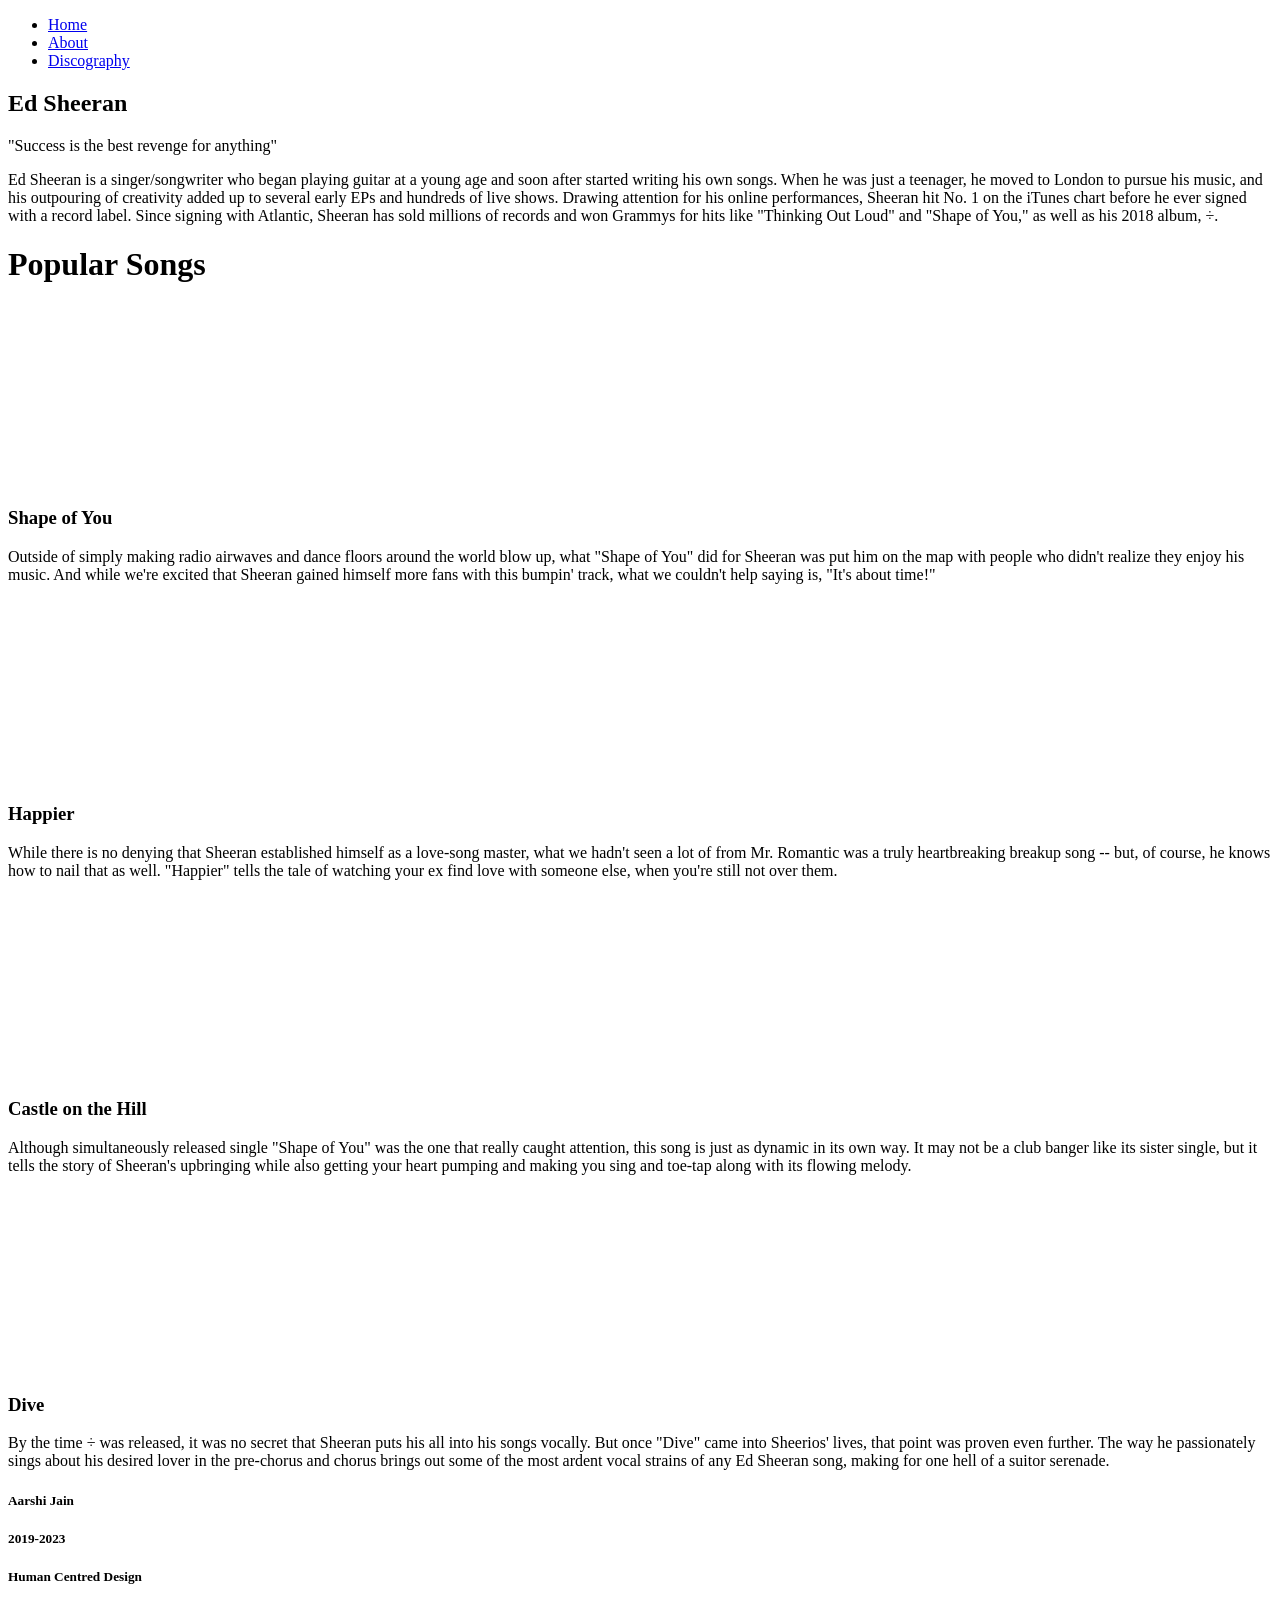
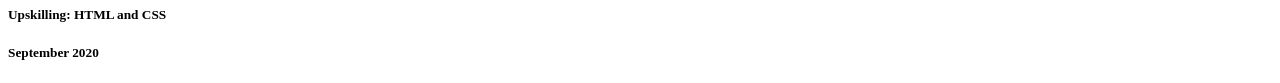
==== index.html @ a8ba9be2 "Create index.html" ====
<!DOCTYPE html>
<html>
<head>
    
   
   <link rel="stylesheet" href="Stylesheet3.css">      

</head>
    
    
<body> 
    
      <ul>
  <li><a  class= active href= "page5.html">Home</a></li>
  <li><a href="Page5About.html">About</a></li>
  <li><a href="Page5Discography.html">Discography</a></li>

</ul>
       <div class="headingbg">
      <div class="heading">
      <h2>Ed Sheeran</h2>
    </div>
    </div>

          <div class="para1">
      <p>"Success is the best revenge for anything"</p>
        </div>
    
  <div class="para">
      <p>Ed Sheeran is a singer/songwriter who began playing guitar at a young age and soon after started writing his own songs. When he was just a teenager, he moved to London to pursue his music, and his outpouring of creativity added up to several early EPs and hundreds of live shows. Drawing attention for his online performances, Sheeran hit No. 1 on the iTunes chart before he ever signed with a record label. Since signing with Atlantic, Sheeran has sold millions of records and won Grammys for hits like "Thinking Out Loud" and "Shape of You," as well as his 2018 album, ÷.
 </p>
        </div>

     <h1> Popular Songs </h1>
    <div class="row">
  <div class="column">
	<iframe width="320" height="180" src="https://www.youtube.com/embed/JGwWNGJdvx8" frameborder="0" allow="accelerometer; autoplay; clipboard-write; encrypted-media; gyroscope; picture-in-picture" allowfullscreen></iframe>
      <h3> Shape of You </h3>
      <p > Outside of simply making radio airwaves and dance floors around the world blow up, what "Shape of You" did for Sheeran was put him on the map with people who didn't realize they enjoy his music. And while we're excited that Sheeran gained himself more fans with this bumpin' track, what we couldn't help saying is, "It's about time!"</p>


      

  </div>
  <div class="column">
<iframe width="320" height="180" src="https://www.youtube.com/embed/iWZmdoY1aTE" frameborder="0" allow="accelerometer; autoplay; clipboard-write; encrypted-media; gyroscope; picture-in-picture" allowfullscreen></iframe>
            <h3> Happier</h3>
      <p> While there is no denying that Sheeran established himself as a love-song master, what we hadn't seen a lot of from Mr. Romantic was a truly heartbreaking breakup song -- but, of course, he knows how to nail that as well. "Happier" tells the tale of watching your ex find love with someone else, when you're still not over them.</p>


      </div>
  <div class="column">
<iframe width="320" height="180" src="https://www.youtube.com/embed/K0ibBPhiaG0" frameborder="0" allow="accelerometer; autoplay; clipboard-write; encrypted-media; gyroscope; picture-in-picture" allowfullscreen></iframe>
                <h3> Castle on the Hill</h3>
      <p> Although simultaneously released single "Shape of You" was the one that really caught attention, this song is just as dynamic in its own way. It may not be a club banger like its sister single, but it tells the story of Sheeran's upbringing while also getting your heart pumping and making you sing and toe-tap along with its flowing melody. </p>

  </div>
    <div class="column">
<iframe width="320" height="180" src="https://www.youtube.com/embed/Wv2rLZmbPMA" frameborder="0" allow="accelerometer; autoplay; clipboard-write; encrypted-media; gyroscope; picture-in-picture" allowfullscreen></iframe>
                <h3> Dive </h3>
      <p> By the time ÷ was released, it was no secret that Sheeran puts his all into his songs vocally. But once "Dive" came into Sheerios' lives, that point was proven even further. The way he passionately sings about his desired lover in the pre-chorus and chorus brings out some of the most ardent vocal strains of any Ed Sheeran song, making for one hell of a suitor serenade. </p>

  </div>
    </div>
    


  <div class="footer">

		
   <div
         class= "footer">
    <h5>Aarshi Jain</h5>
    <h5>2019-2023</h5>
   <h5>Human Centred Design</h5>
        <h5>Upskilling: HTML and CSS </h5>
    <h5>September 2020</h5>
    </div> 
				</div>
    </body>
</html>
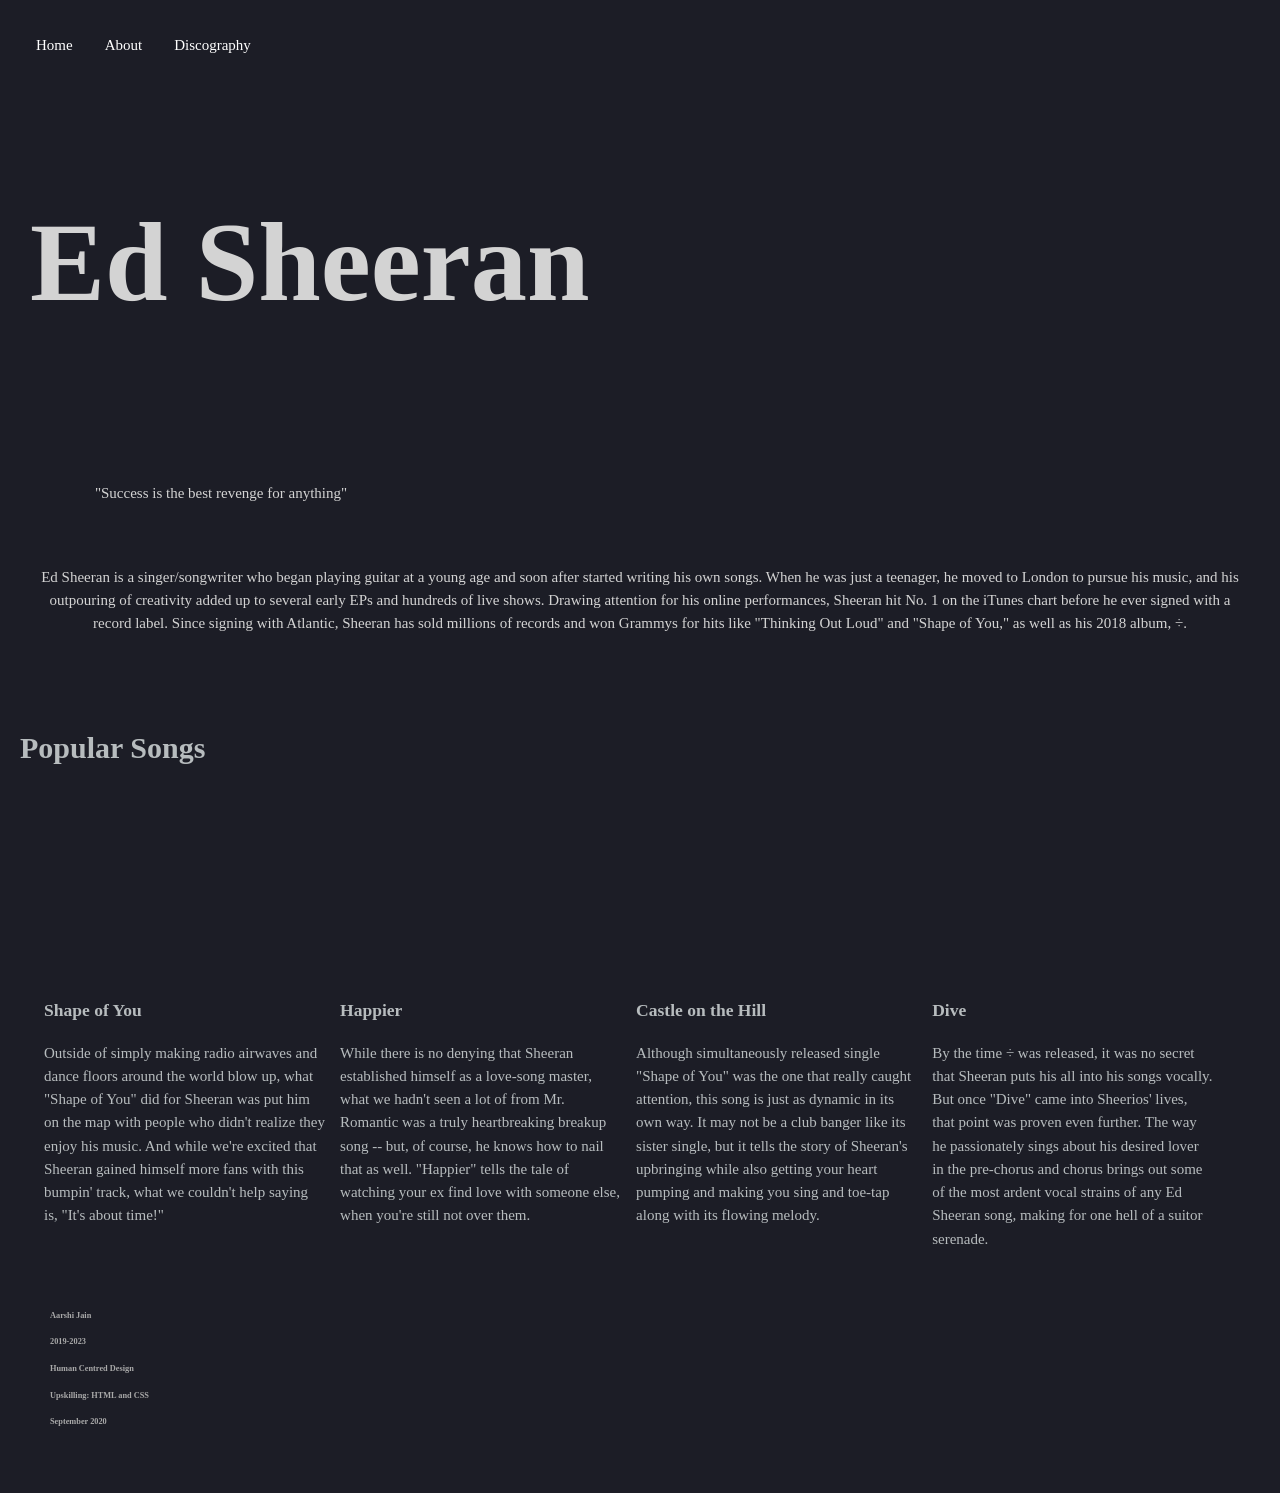
==== commit 26dff7b4: "Update index.html" ====
--- a/index.html
+++ b/index.html
@@ -3,7 +3,7 @@
 <head>
     
    
-   <link rel="stylesheet" href="Stylesheet3.css">      
+   <link rel="stylesheet" href="stylesheet.css">      
 
 </head>
     
--- a/stylesheet.css
+++ b/stylesheet.css
@@ -0,0 +1,233 @@
+<style>      
+     {  box-sizing: border-box;}
+      
+        
+body {
+    background: #1c1d26;
+    margin: 0;
+    @import url(http://fonts.googleapis.com/css?family=Roboto:100,400,300,500,700);
+    @import url(http://fonts.googleapis.com/css?family=Montserrat:400,700);
+        border:2px; 
+    border-color: azure
+}
+        
+      ul {
+  list-style-type: none;
+  margin: 0;
+  padding: 0;
+  overflow: hidden;
+        text-decoration: none;
+}
+
+li {
+  float: left;
+      text-decoration: none;
+}
+
+li a {
+  display: block;
+  color: white;
+  text-align: center;
+  padding: 14px 16px;
+  text-decoration: none;
+}
+
+li a:hover:not(.active) {
+   background: #1c1d26;
+    color: white;
+}
+
+.active {
+  color: white;
+}
+        
+     body {
+    background: #1c1d26;
+    font-size: 15px;
+    font-weight: 300;
+    color: #b7bcbe;
+    padding: 20px;
+   
+    line-height: 1.55;
+    text-rendering: optimizeLegibility;
+    -webkit-backface-visibility: hidden;
+    overflow-x: hidden;
+}
+
+
+    .heading {
+  float: none;
+  padding: 10px;
+ color: lightgrey;
+font-size: 75px; 
+text-align: left;
+    max-width: 66.66%;
+        flex-direction: row;}
+        
+        
+        
+
+        
+        
+        .para1 {
+  float: none;
+  padding: 15px;
+ color: lightgrey; 
+max-width: 30%;
+text-align: center
+    
+        }
+        
+        .para {
+  float: none;
+  padding: 15px;
+ color: lightgrey;
+text-align: top-centre;
+max-width: 100%;
+    text-align: center;
+    margin-bottom: 60px;
+        }
+        
+        
+
+        
+        .row {
+
+  display: flex;
+  flex-wrap: wrap;
+  padding: 0 9px;
+  background: #1c1d26;
+
+            
+} 
+    .column {
+ 
+  flex: 23%;
+  max-width: 23%;
+  padding-right: 0 4px;
+    padding-left: 10px;
+    margin-left: 5px;
+
+}
+
+.column img {
+  margin-top: 12px;
+    margin-bottom: 18px;
+    margin-right: 12px;
+    margin-left: 12px;
+  vertical-align: middle;
+  width: 100%;
+    float: right;
+    background: #1c1d26;
+    }
+    
+  
+   .row:after {
+  content: "";
+  display: table;
+    clear: both;
+     background: #1c1d26;
+        }
+        
+    .row2:after {
+  content: "";
+  display: table;
+    clear: both;
+     background: #1c1d26;
+        }
+
+     .footer { 
+    float: centre;
+    background: #1c1d26;
+    padding: 15px;
+    color: darkgray;
+    width: 100%;
+    text-align: left;
+    Font-size: 10px;
+    text-decoration: none;
+flex-direction:vertical;}
+        
+        
+        
+    
+    @media screen and (max-width: 800px) {
+    .header a {
+        display: block
+        }
+        
+      .column {
+    flex: 47%;
+    max-width: 47%;
+    position: relative;
+          padding-right: 0 4px;
+    padding-left: 10px;
+    margin-left: 5px;
+      background: #1c1d26;
+        }
+        
+        
+ .heading{
+   width: 66.66%;
+    text-align: left;
+    
+        }
+        
+              .headingbg {
+            max-width: 66.66%;
+            
+        }
+        
+
+        .para1{
+     width: 100%;
+  }     
+     .para{
+    width: 100%;
+    
+  }     
+  .footer a {
+        float: right;
+        position: Block;
+        
+        }
+        
+    
+        
+        
+   
+    @media screen and (max-width: 600px) {
+  .header a {
+    display: block;
+        }
+    .column {
+    flex: 96%;
+    max-width: 96%;
+      background: #1c1d26;
+  }
+   .heading{
+    width: 33.33%;
+    text-align: left;
+        }
+        
+        
+                 
+             .headingbg {
+
+            max-width: 30.66%;
+            
+        }
+
+        
+            .para1{
+ width: 100%;
+    
+  } 
+    .para{
+    width: 100%;
+    
+  }     
+  .footer a {
+        float: right;
+        position: Block}
+        }        
+</style> 
